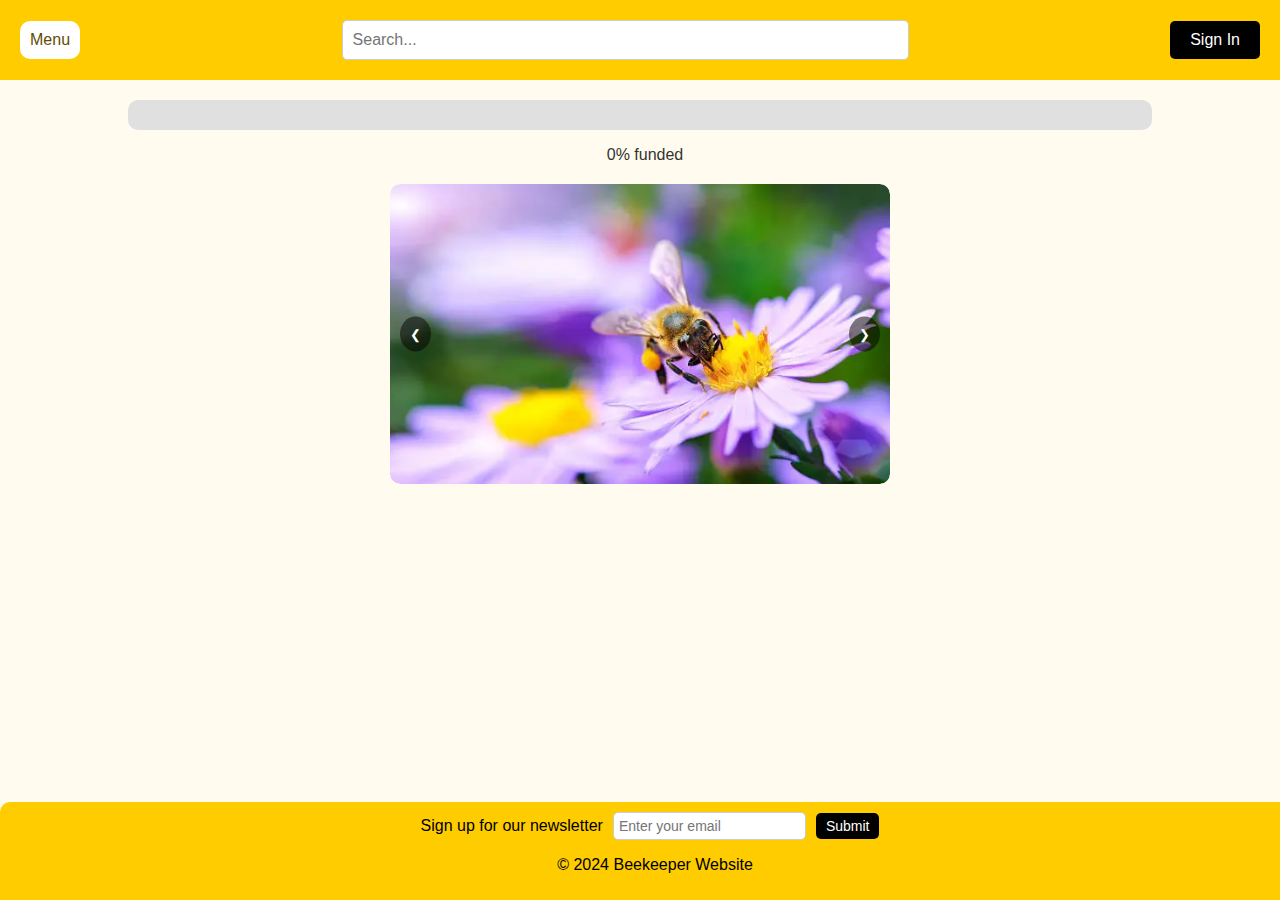
==== index.html @ 1ab05b90 "I just made it better" ====
<!DOCTYPE html>
<html lang="en">
<head>
    <meta charset="UTF-8">
    <meta name="viewport" content="width=device-width, initial-scale=1.0">
    <title>Beekeeper Website</title>
    <link rel="stylesheet" href="styles.css">
</head>
<body>
    <header>
        <div class="dropdown">
            <button class="dropbtn">Menu</button>
            <div class="dropdown-content">
                <a href="index.html">Home</a>
                <a href="about.html">About Me</a>
                <a href="getStarted.html">Getting Started</a>
                <a href="blog stuff/blog.html">Blog</a>
                <a href="beeSearch.html">Bee Search</a>
                <a href="donate.html">Donate</a>
                <a href="newsLetter.html">Newsletter</a>
                <a href="faq.html">FAQ</a>
            </div>
        </div>
        <div class="search-container">
            <input type="text" placeholder="Search...">
        </div>
        <a href="signIn.html"><button class="sign-in-btn">Sign In</button></a>
    </header>
    
    <main>
        <div class="donation-bar">  
            <div class="progress-container">
                <div class="progress-bar" id="progress-bar"></div>
            </div>
            <p id="progress-text">0% funded</p>
        </div>
        <div class="carousel">
            <button class="carousel-button left" onclick="scrollCarousel(-1)">&#10094;</button>
            <div class="carousel-images">
                <div class="carousel-item">
                    <img src="beePics/beeOne.webp" alt="Bee Image 1">
                </div>
                <div class="carousel-item">
                    <img src="beePics/beeTwo.jpg" alt="Bee Image 2">
                </div>
                <div class="carousel-item">
                    <img src="beePics/beeThree.webp" alt="Bee Image 3">
                </div>
                <div class="carousel-item">
                    <img src="beePics/beeFour.jpg" alt="Bee Image 4">
                </div>
                <div class="carousel-item">
                    <img src="beePics/beeFive.jpg" alt="Bee Image 5">
                </div>
                <div class="carousel-item">
                    <img src="beePics/beeSix.jpg" alt="Bee Image 6">
                </div>
            </div>
            <button class="carousel-button right" onclick="scrollCarousel(1)">&#10095;</button>
        </div>
    </main>
    
    <footer>
        <div class="newsletter">
            <p>Sign up for our newsletter</p>
            <input type="email" placeholder="Enter your email">
            <button class="submit-btn">Submit</button>
        </div>
        <p>&copy; 2024 Beekeeper Website</p>
    </footer>
    
    <script src="script.js"></script>
</body>
</html>
---- styles.css ----
body {
    font-family: Arial, sans-serif;
    background-color: #fffbee;
    color: #333;
    margin: 0;
    padding: 0;
}

header {
    background-color: #ffcc00;
    color: #000;
    padding: 20px;
    display: flex;
    justify-content: space-between;
    align-items: center;
}

main {
    padding-bottom: 150px; /* Adjust the value as needed */
}

.dropdown {
    position: relative;
    display: inline-block;
}

.dropbtn {
    background-color: #ffffff;
    color: #5f4d03;
    padding: 10px;
    font-size: 16px;
    border: none;
    cursor: pointer;
    border-radius: 10px;
}

.dropdown-content {
    display: none;
    position: absolute;
    background-color: #fff;
    min-width: 160px;
    box-shadow: 0px 8px 16px 0px rgba(0,0,0,0.2);
    z-index: 1000;
}

.dropdown-content a {
    color: black;
    padding: 12px 16px;
    text-decoration: none;
    display: block;
}

.dropdown-content a:hover {
    background-color: #ddd;
}

.dropdown:hover .dropdown-content {
    display: block;
}

.dropdown:hover .dropbtn {
    background-color: #e6b800;
}

.search-container {
    flex-grow: 1;
    text-align: center;
}

.search-container input {
    width: 50%;
    padding: 10px;
    font-size: 16px;
    border: 1px solid #ccc;
    border-radius: 5px;
}

.sign-in-btn {
    background-color: #000;
    color: #ffffff;
    padding: 10px 20px;
    font-size: 16px;
    border: none;
    cursor: pointer;
    border-radius: 5px;
}

.sign-in-btn:hover {
    background-color: #333;
}

.carousel {
    position: relative;
    width: 80%;
    margin: 20px auto;
    overflow: hidden;
    border: none;
    border-radius: 10px;
    max-width: 500px;
    max-height: 300px;
}

.carousel-images {
    display: flex;
    transition: transform 0.5s ease-in-out;
    width: 100%;
}

.carousel-item {
    width: 100%;
    flex-shrink: 0;
    text-align: center;
}

.carousel-images img {
    width: 100%;
    height: 300px;
    object-fit: cover;
    flex-shrink: 0;
    border-radius: 10px;
    max-width: 500px;
}

.carousel-button {
    position: absolute;
    top: 50%;
    transform: translateY(-50%);
    background-color: rgba(0, 0, 0, 0.5);
    color: #fff;
    border: none;
    padding: 10px;
    cursor: pointer;
    z-index: 5;
    border-radius: 50%;
}

.carousel-button.left {
    left: 10px;
}

.carousel-button.right {
    right: 10px;
}

.donation-bar {
    width: 80%;
    margin: 20px auto;
    text-align: center;
}

.progress-container {
    width: 100%;
    background-color: #e0e0e0;
    border-radius: 10px;
    overflow: hidden;
    height: 30px;
    margin-bottom: 10px;
}

.progress-bar {
    height: 100%;
    background-color: #27e366;
    width: 0%;
    border-radius: 10px 0 0 10px;
    transition: width 0.5s ease-in-out;
}

#progress-text {
    font-size: 16px;
    color: #333;
}

footer {
    background-color: #ffcc00;
    color: #000;
    text-align: center;
    padding: 10px;
    position: fixed;
    width: 100%;
    bottom: 0;
    border-radius: 10px 10px 0 0;
}

.newsletter {
    display: flex;
    justify-content: center;
    align-items: center;
    margin-bottom: 10px;
}

.newsletter p {
    margin: 0;
    margin-right: 10px;
}

.newsletter input {
    padding: 5px;
    font-size: 14px;
    border: 1px solid #ccc;
    border-radius: 5px;
}

.submit-btn {
    background-color: #000;
    color: #ffffff;
    padding: 5px 10px;
    font-size: 14px;
    border: none;
    cursor: pointer;
    border-radius: 5px;
    margin-left: 10px;
}

.submit-btn:hover {
    background-color: #333;
}

h1 {
    text-align: center;
}

p {
    margin-left: 10px;
}

.Question {
    font-weight: bold;
    margin-bottom: 10px;
}

.aboutMePic {
    width: 50%;
    height: 150px;
    object-fit: cover;
    flex-shrink: 0;
    border-radius: 10px;
    max-width: 250px;
    padding-left: 10
}
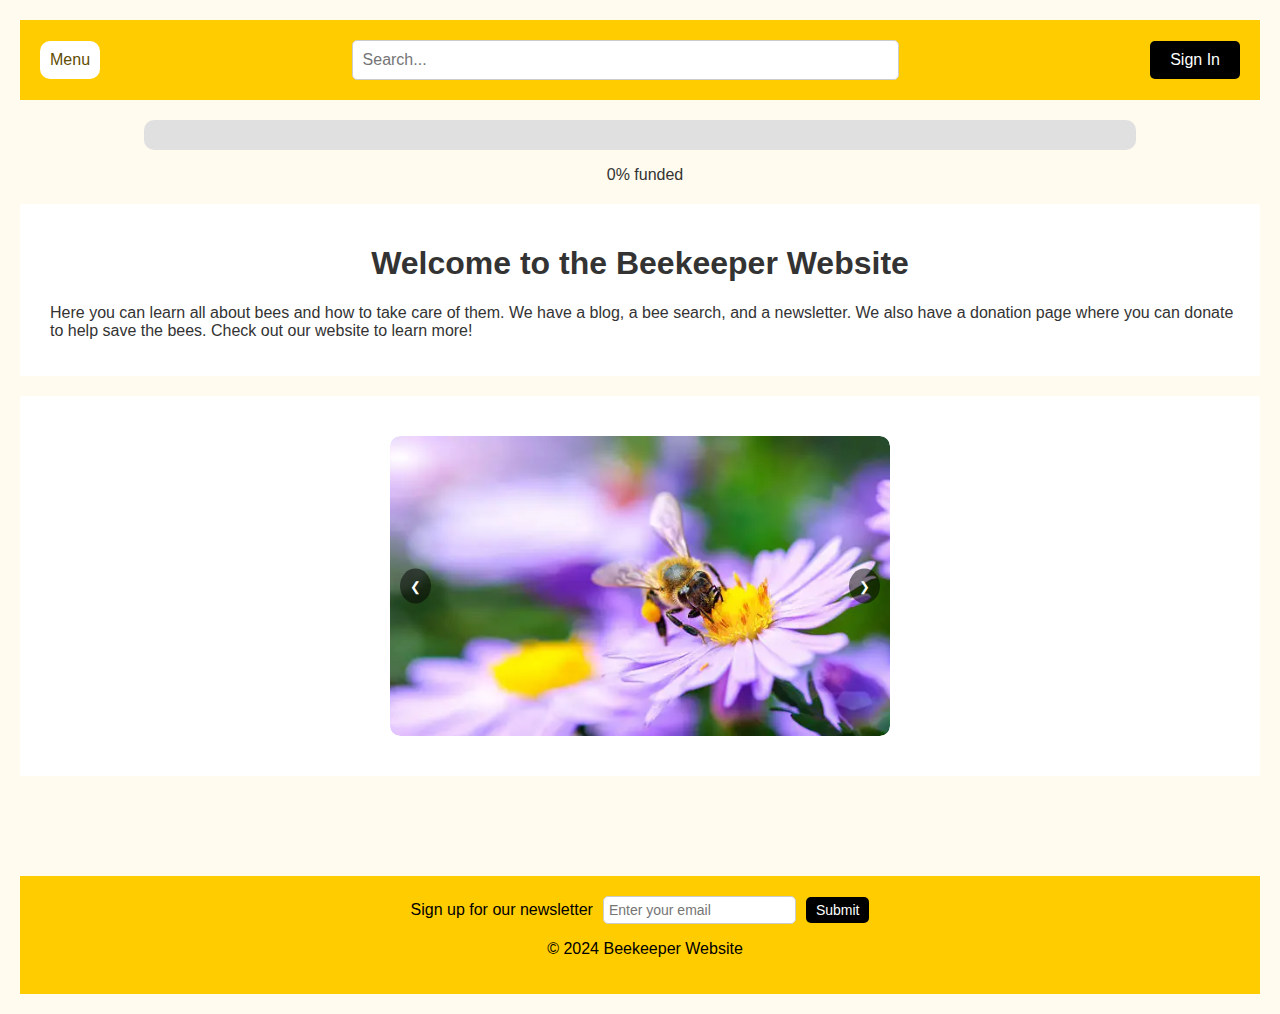
==== commit 1f2e4a88: "made cards and stuff from the blog and into the main css" ====
--- a/index.html
+++ b/index.html
@@ -34,29 +34,35 @@
             </div>
             <p id="progress-text">0% funded</p>
         </div>
-        <div class="carousel">
-            <button class="carousel-button left" onclick="scrollCarousel(-1)">&#10094;</button>
-            <div class="carousel-images">
-                <div class="carousel-item">
-                    <img src="beePics/beeOne.webp" alt="Bee Image 1">
+        <div class="card">
+            <h1>Welcome to the Beekeeper Website</h1>
+            <p>Here you can learn all about bees and how to take care of them. We have a blog, a bee search, and a newsletter. We also have a donation page where you can donate to help save the bees. Check out our website to learn more!</p>
+        </div>
+        <div class="card">
+            <div class="carousel">
+                <button class="carousel-button left" onclick="scrollCarousel(-1)">&#10094;</button>
+                <div class="carousel-images">
+                    <div class="carousel-item">
+                        <img src="beePics/beeOne.webp" alt="Bee Image 1">
+                    </div>
+                    <div class="carousel-item">
+                        <img src="beePics/beeTwo.jpg" alt="Bee Image 2">
+                    </div>
+                    <div class="carousel-item">
+                        <img src="beePics/beeThree.webp" alt="Bee Image 3">
+                    </div>
+                    <div class="carousel-item">
+                        <img src="beePics/beeFour.jpg" alt="Bee Image 4">
+                    </div>
+                    <div class="carousel-item">
+                        <img src="beePics/beeFive.jpg" alt="Bee Image 5">
+                    </div>
+                    <div class="carousel-item">
+                        <img src="beePics/beeSix.jpg" alt="Bee Image 6">
+                    </div>
                 </div>
-                <div class="carousel-item">
-                    <img src="beePics/beeTwo.jpg" alt="Bee Image 2">
-                </div>
-                <div class="carousel-item">
-                    <img src="beePics/beeThree.webp" alt="Bee Image 3">
-                </div>
-                <div class="carousel-item">
-                    <img src="beePics/beeFour.jpg" alt="Bee Image 4">
-                </div>
-                <div class="carousel-item">
-                    <img src="beePics/beeFive.jpg" alt="Bee Image 5">
-                </div>
-                <div class="carousel-item">
-                    <img src="beePics/beeSix.jpg" alt="Bee Image 6">
-                </div>
+                <button class="carousel-button right" onclick="scrollCarousel(1)">&#10095;</button>
             </div>
-            <button class="carousel-button right" onclick="scrollCarousel(1)">&#10095;</button>
         </div>
     </main>
     
--- a/styles.css
+++ b/styles.css
@@ -1,9 +1,15 @@
+html, body{
+    padding: 20px;
+    margin: 0%;
+}
 body {
     font-family: Arial, sans-serif;
     background-color: #fffbee;
     color: #333;
     margin: 0;
     padding: 0;
+    display: flex;
+    flex-direction: column;
 }
 
 header {
@@ -16,7 +22,20 @@
 }
 
 main {
-    padding-bottom: 150px; /* Adjust the value as needed */
+    padding-bottom: 100px;
+}
+
+.card {
+    background-color: white;
+    padding: 20px;
+    margin-top: 20px;
+}
+  
+  /* Clear floats after the columns */
+.row:after {
+    content: "";
+    display: table;
+    clear: both;
 }
 
 .dropdown {
@@ -174,11 +193,8 @@
     background-color: #ffcc00;
     color: #000;
     text-align: center;
-    padding: 10px;
-    position: fixed;
-    width: 100%;
-    bottom: 0;
-    border-radius: 10px 10px 0 0;
+    padding: 20px;
+    bottom: 10px;
 }
 
 .newsletter {
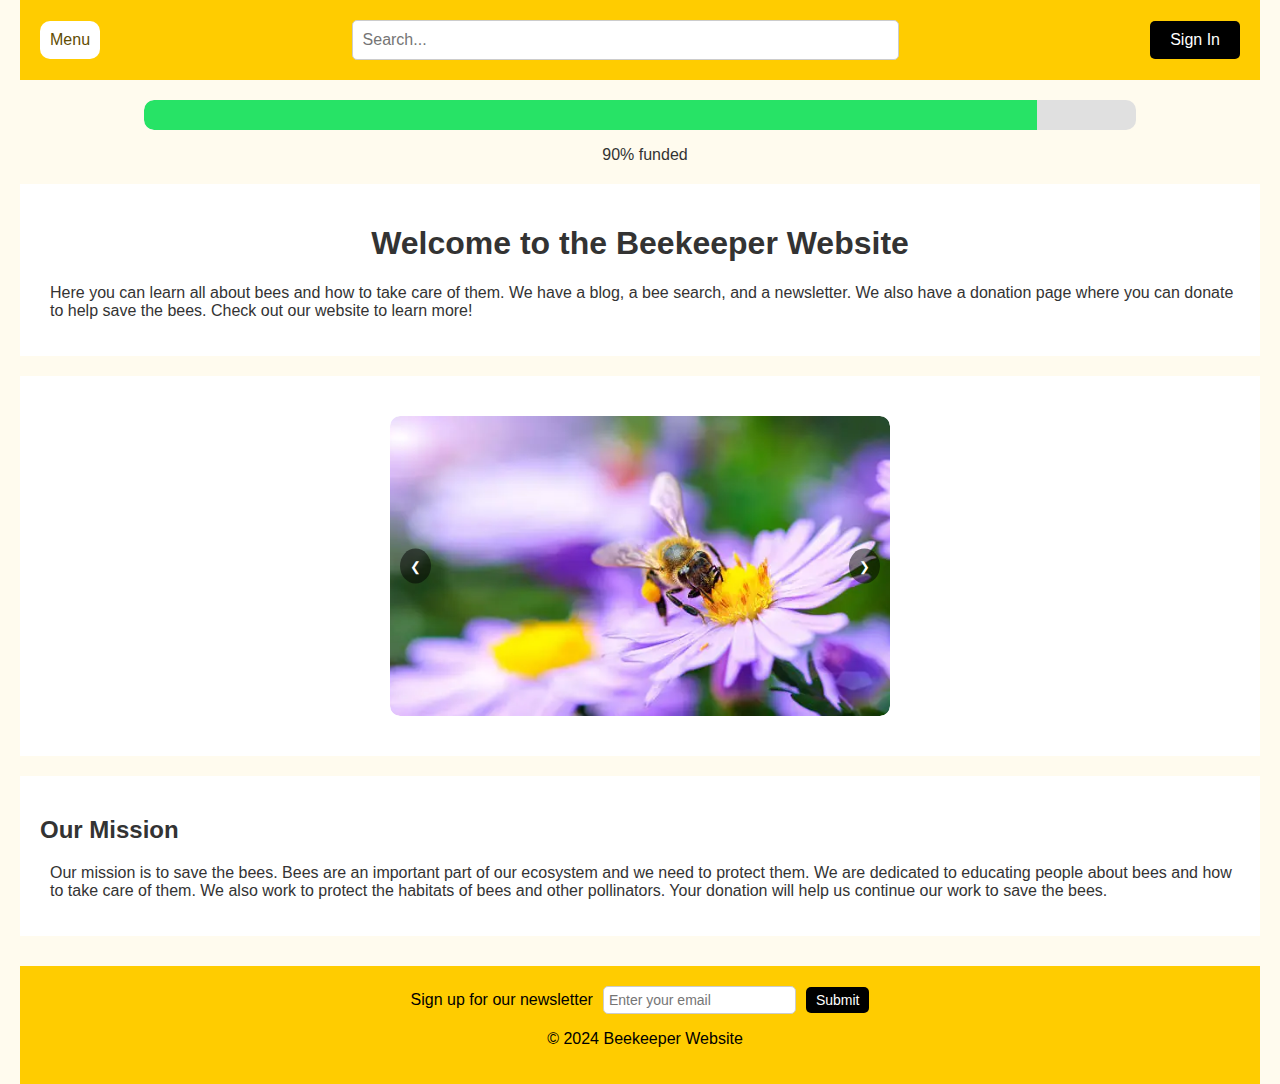
==== commit 22724e8b: "Top G best code ever" ====
--- a/index.html
+++ b/index.html
@@ -40,7 +40,7 @@
         </div>
         <div class="card">
             <div class="carousel">
-                <button class="carousel-button left" onclick="scrollCarousel(-1)">&#10094;</button>
+                
                 <div class="carousel-images">
                     <div class="carousel-item">
                         <img src="beePics/beeOne.webp" alt="Bee Image 1">
@@ -61,8 +61,13 @@
                         <img src="beePics/beeSix.jpg" alt="Bee Image 6">
                     </div>
                 </div>
+                <button class="carousel-button left" onclick="scrollCarousel(-1)">&#10094;</button>
                 <button class="carousel-button right" onclick="scrollCarousel(1)">&#10095;</button>
             </div>
+        </div>
+        <div class="card">
+            <h2>Our Mission</h2>
+            <p>Our mission is to save the bees. Bees are an important part of our ecosystem and we need to protect them. We are dedicated to educating people about bees and how to take care of them. We also work to protect the habitats of bees and other pollinators. Your donation will help us continue our work to save the bees.</p>
         </div>
     </main>
     
--- a/styles.css
+++ b/styles.css
@@ -1,6 +1,7 @@
 html, body{
-    padding: 20px;
+    padding: 0px 20px 0px 20px;
     margin: 0%;
+    height: 100%;
 }
 body {
     font-family: Arial, sans-serif;
@@ -22,13 +23,21 @@
 }
 
 main {
-    padding-bottom: 100px;
+    padding-bottom: 30px;
+    flex: 1;
 }
 
 .card {
     background-color: white;
     padding: 20px;
     margin-top: 20px;
+}
+
+.cardRound {
+    background-color: white;
+    padding: 20px;
+    margin-top: 20px;
+    border-radius: 30px;
 }
   
   /* Clear floats after the columns */
@@ -251,5 +260,29 @@
     flex-shrink: 0;
     border-radius: 10px;
     max-width: 250px;
-    padding-left: 10
+    padding-left: 10;
+}
+
+form {
+    display: flex;
+    flex-direction: column;
+}
+
+form label {
+    margin-bottom: 5px;
+}
+
+form input {
+    padding: 8px;
+    border: 1px solid #ccc;
+    border-radius: 4px;
+    margin-bottom: 15px; /* Add padding between input fields */
+}
+
+form button {
+    padding: 10px;
+    background-color: #ffcc00;
+    border: none;
+    border-radius: 4px;
+    cursor: pointer;
 }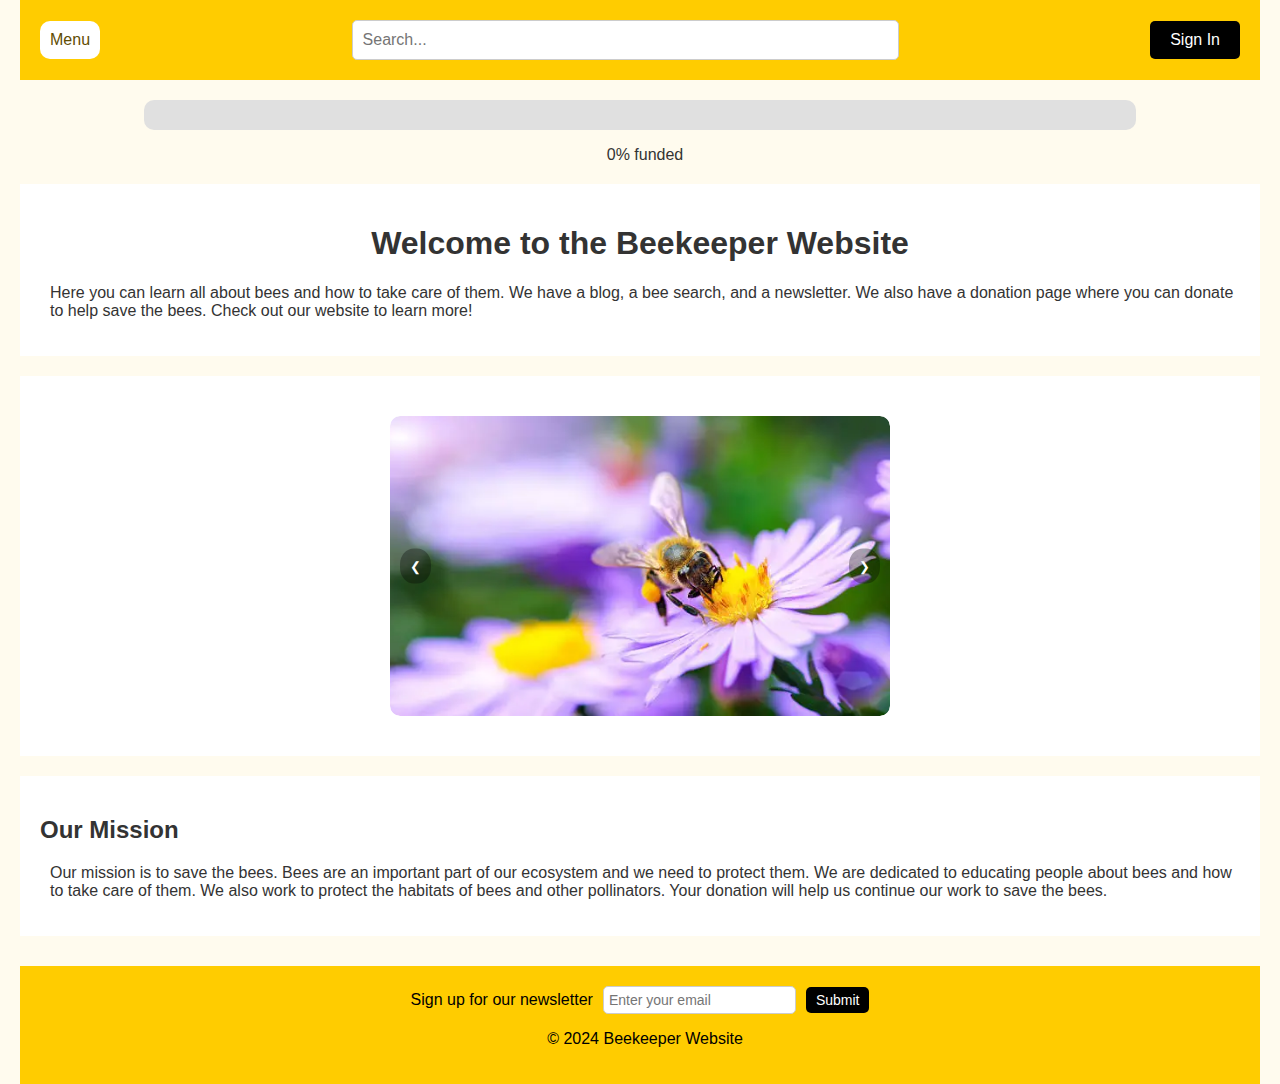
==== commit e9bdd3ed: "eeee" ====
--- a/index.html
+++ b/index.html
@@ -34,6 +34,7 @@
             </div>
             <p id="progress-text">0% funded</p>
         </div>
+        
         <div class="card">
             <h1>Welcome to the Beekeeper Website</h1>
             <p>Here you can learn all about bees and how to take care of them. We have a blog, a bee search, and a newsletter. We also have a donation page where you can donate to help save the bees. Check out our website to learn more!</p>
--- a/styles.css
+++ b/styles.css
@@ -153,13 +153,13 @@
     position: absolute;
     top: 50%;
     transform: translateY(-50%);
-    background-color: rgba(0, 0, 0, 0.5);
+    background-color: #00000050;
     color: #fff;
     border: none;
     padding: 10px;
     cursor: pointer;
     z-index: 5;
-    border-radius: 50%;
+    border-radius: 45%;
 }
 
 .carousel-button.left {
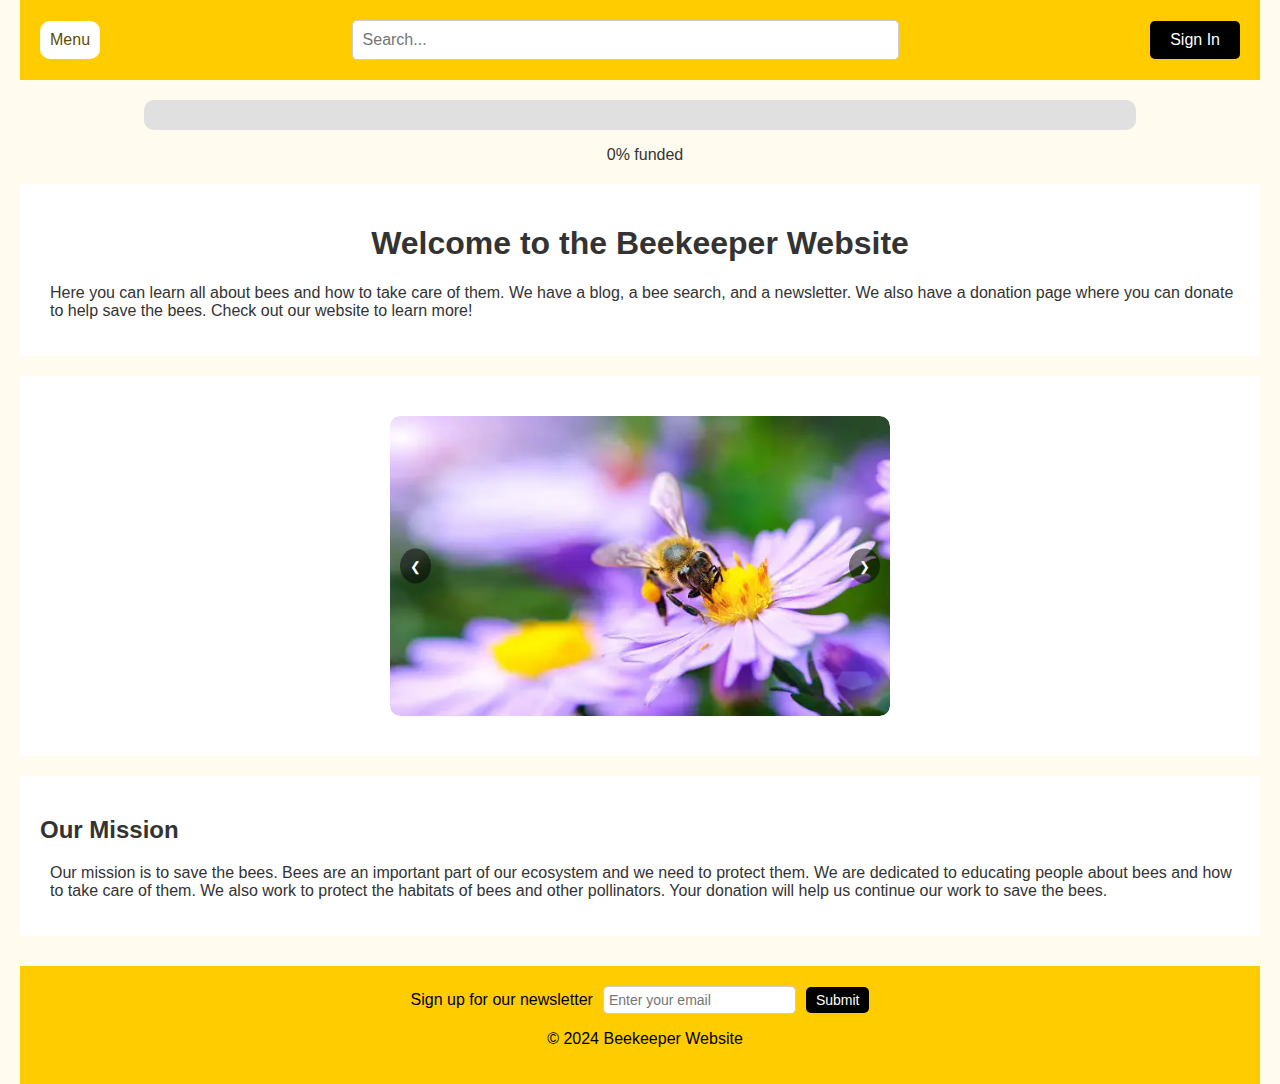
==== commit d8ed2dad: "I am trying to add sign in functionality, using firebase" ====
--- a/index.html
+++ b/index.html
@@ -34,7 +34,6 @@
             </div>
             <p id="progress-text">0% funded</p>
         </div>
-        
         <div class="card">
             <h1>Welcome to the Beekeeper Website</h1>
             <p>Here you can learn all about bees and how to take care of them. We have a blog, a bee search, and a newsletter. We also have a donation page where you can donate to help save the bees. Check out our website to learn more!</p>
@@ -82,5 +81,6 @@
     </footer>
     
     <script src="script.js"></script>
+    
 </body>
 </html>--- a/styles.css
+++ b/styles.css
@@ -153,13 +153,13 @@
     position: absolute;
     top: 50%;
     transform: translateY(-50%);
-    background-color: #00000050;
+    background-color: rgba(0, 0, 0, 0.5);
     color: #fff;
     border: none;
     padding: 10px;
     cursor: pointer;
     z-index: 5;
-    border-radius: 45%;
+    border-radius: 50%;
 }
 
 .carousel-button.left {
@@ -285,4 +285,31 @@
     border: none;
     border-radius: 4px;
     cursor: pointer;
-}+}
+
+.form-group {
+    margin-bottom: 15px;
+    text-align: center;
+}
+.beeButton {
+    background-color: #ffcc00;
+    color: #000;
+    padding: 10px;
+    font-size: 16px;
+    border: none;
+    cursor: pointer;
+    border-radius: 15px;
+    margin-top: 15px;
+    margin-bottom: 0;
+}
+
+.signInCard {
+    background-color: white;
+    padding: 20px;
+    margin-top: 20px;
+    border-radius: 30px;
+    width: 50%;
+    margin-left: auto;
+    margin-right: auto;
+}
+
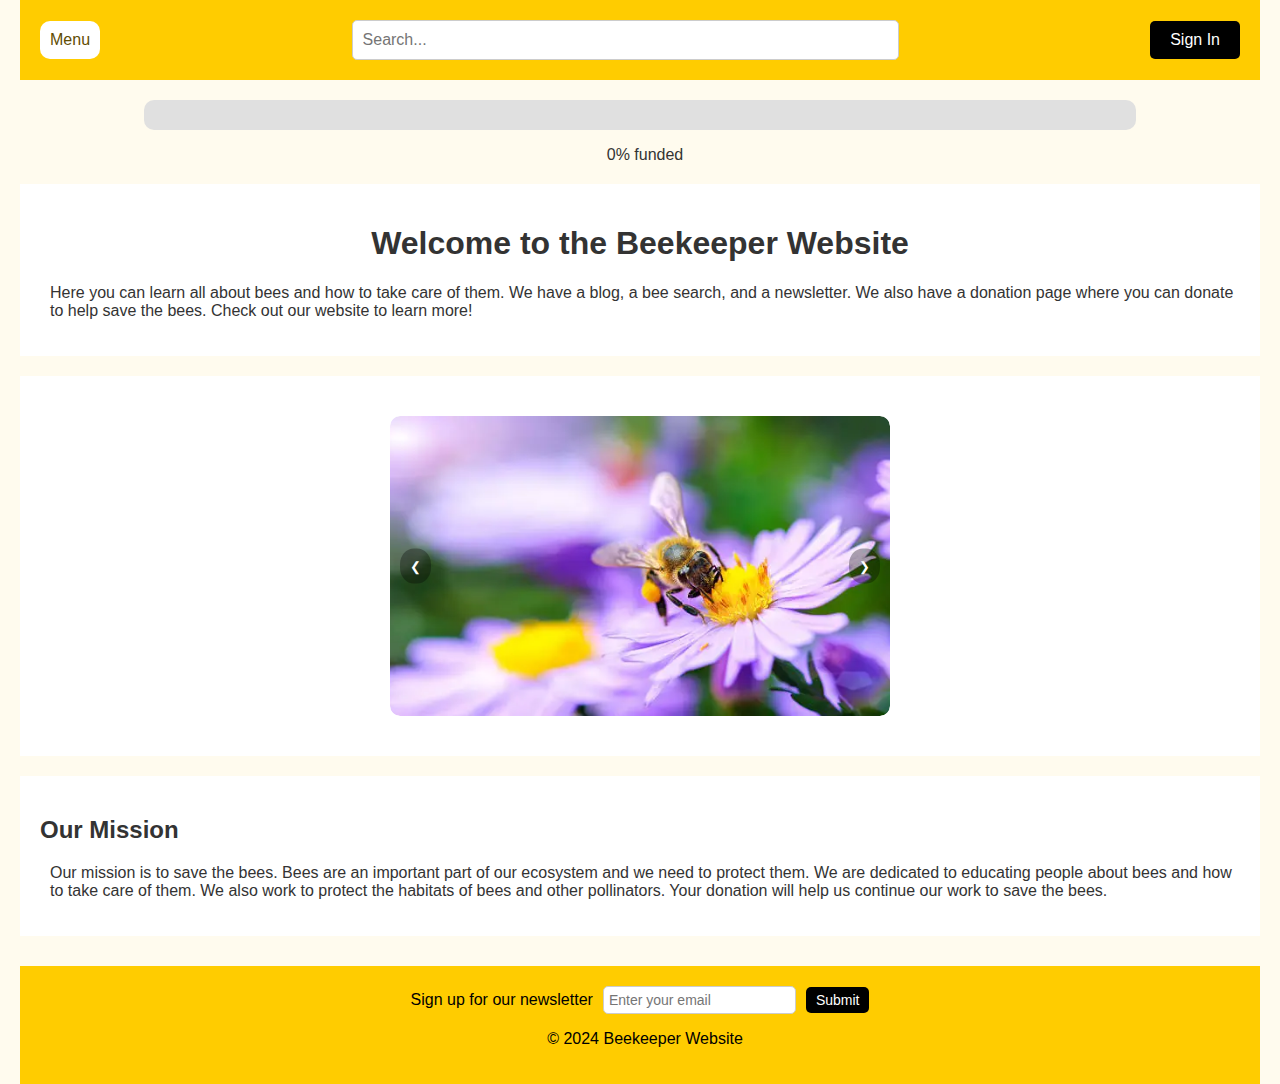
==== commit 2fb794dd: "Merge branch 'main' of https://github.com/AhsaWright/Beekeeping-Website" ====
--- a/index.html
+++ b/index.html
@@ -34,6 +34,7 @@
             </div>
             <p id="progress-text">0% funded</p>
         </div>
+        
         <div class="card">
             <h1>Welcome to the Beekeeper Website</h1>
             <p>Here you can learn all about bees and how to take care of them. We have a blog, a bee search, and a newsletter. We also have a donation page where you can donate to help save the bees. Check out our website to learn more!</p>
--- a/styles.css
+++ b/styles.css
@@ -153,13 +153,13 @@
     position: absolute;
     top: 50%;
     transform: translateY(-50%);
-    background-color: rgba(0, 0, 0, 0.5);
+    background-color: #00000050;
     color: #fff;
     border: none;
     padding: 10px;
     cursor: pointer;
     z-index: 5;
-    border-radius: 50%;
+    border-radius: 45%;
 }
 
 .carousel-button.left {
